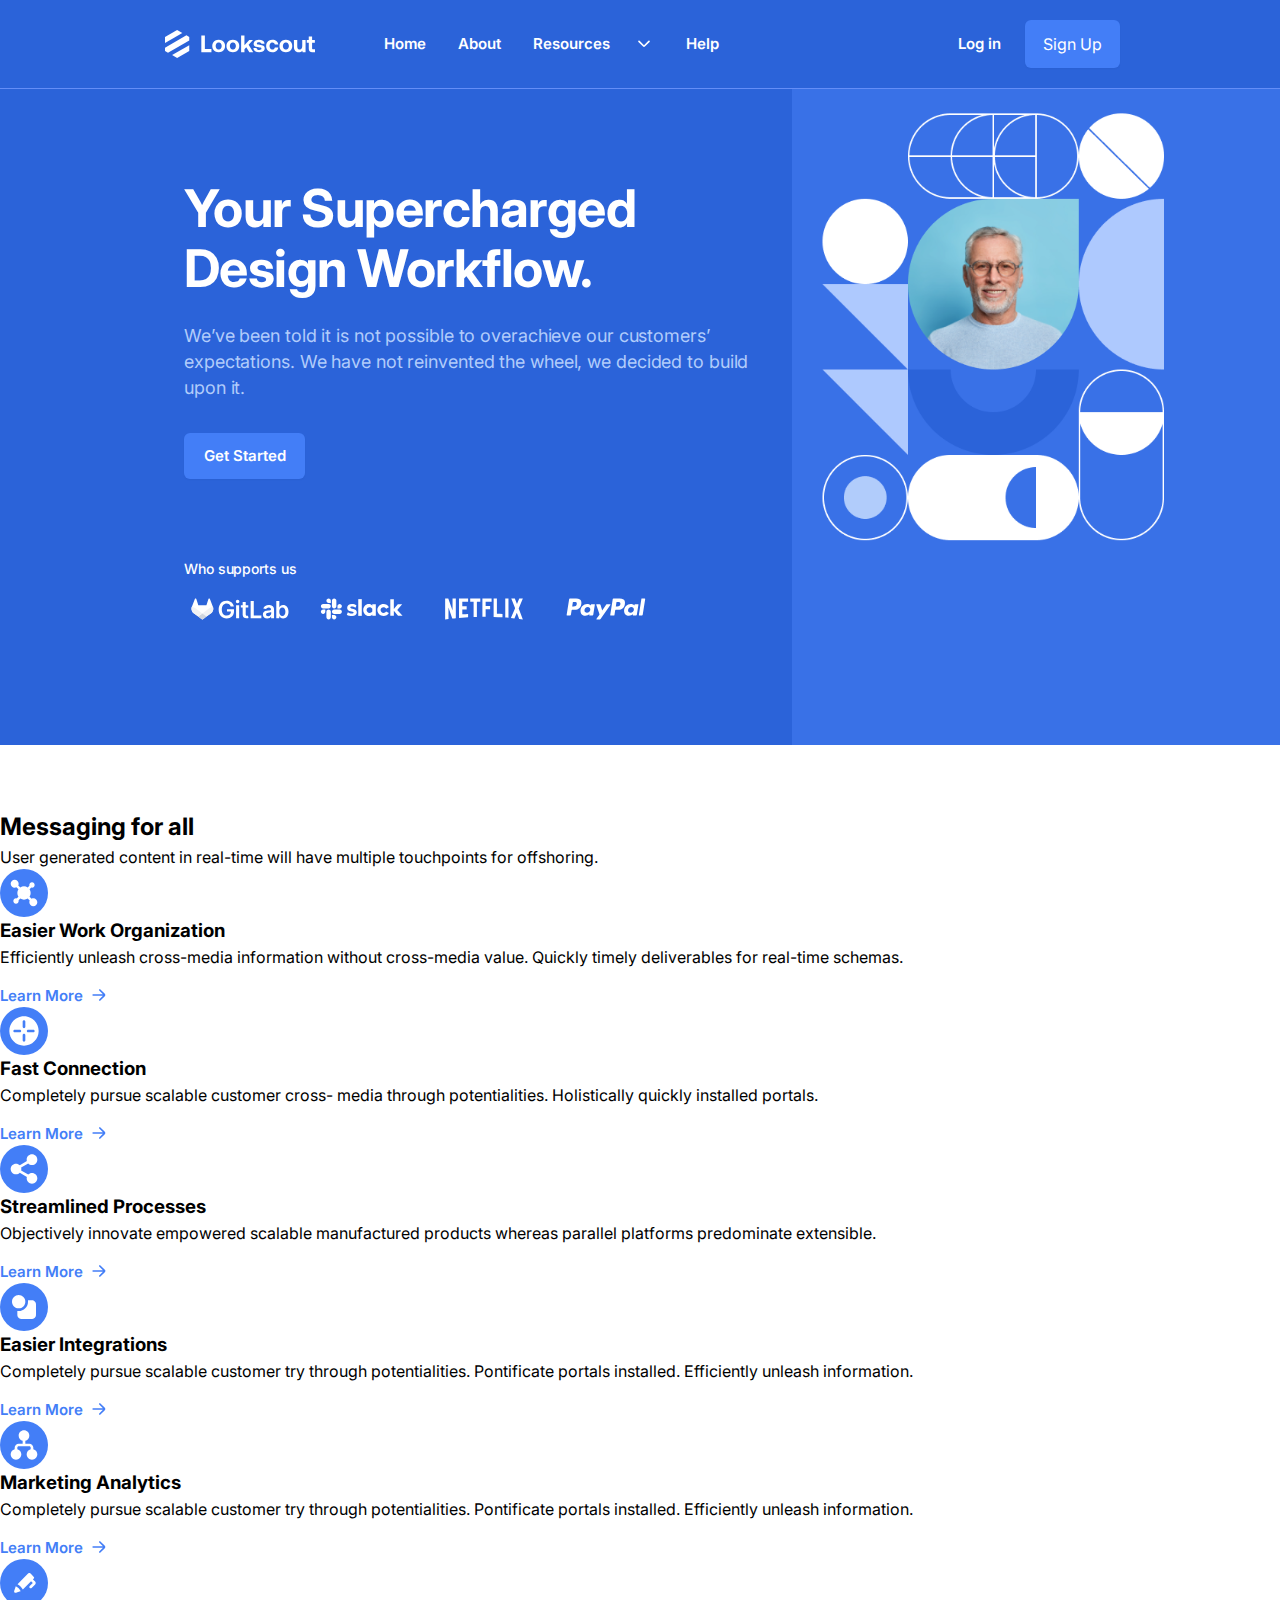
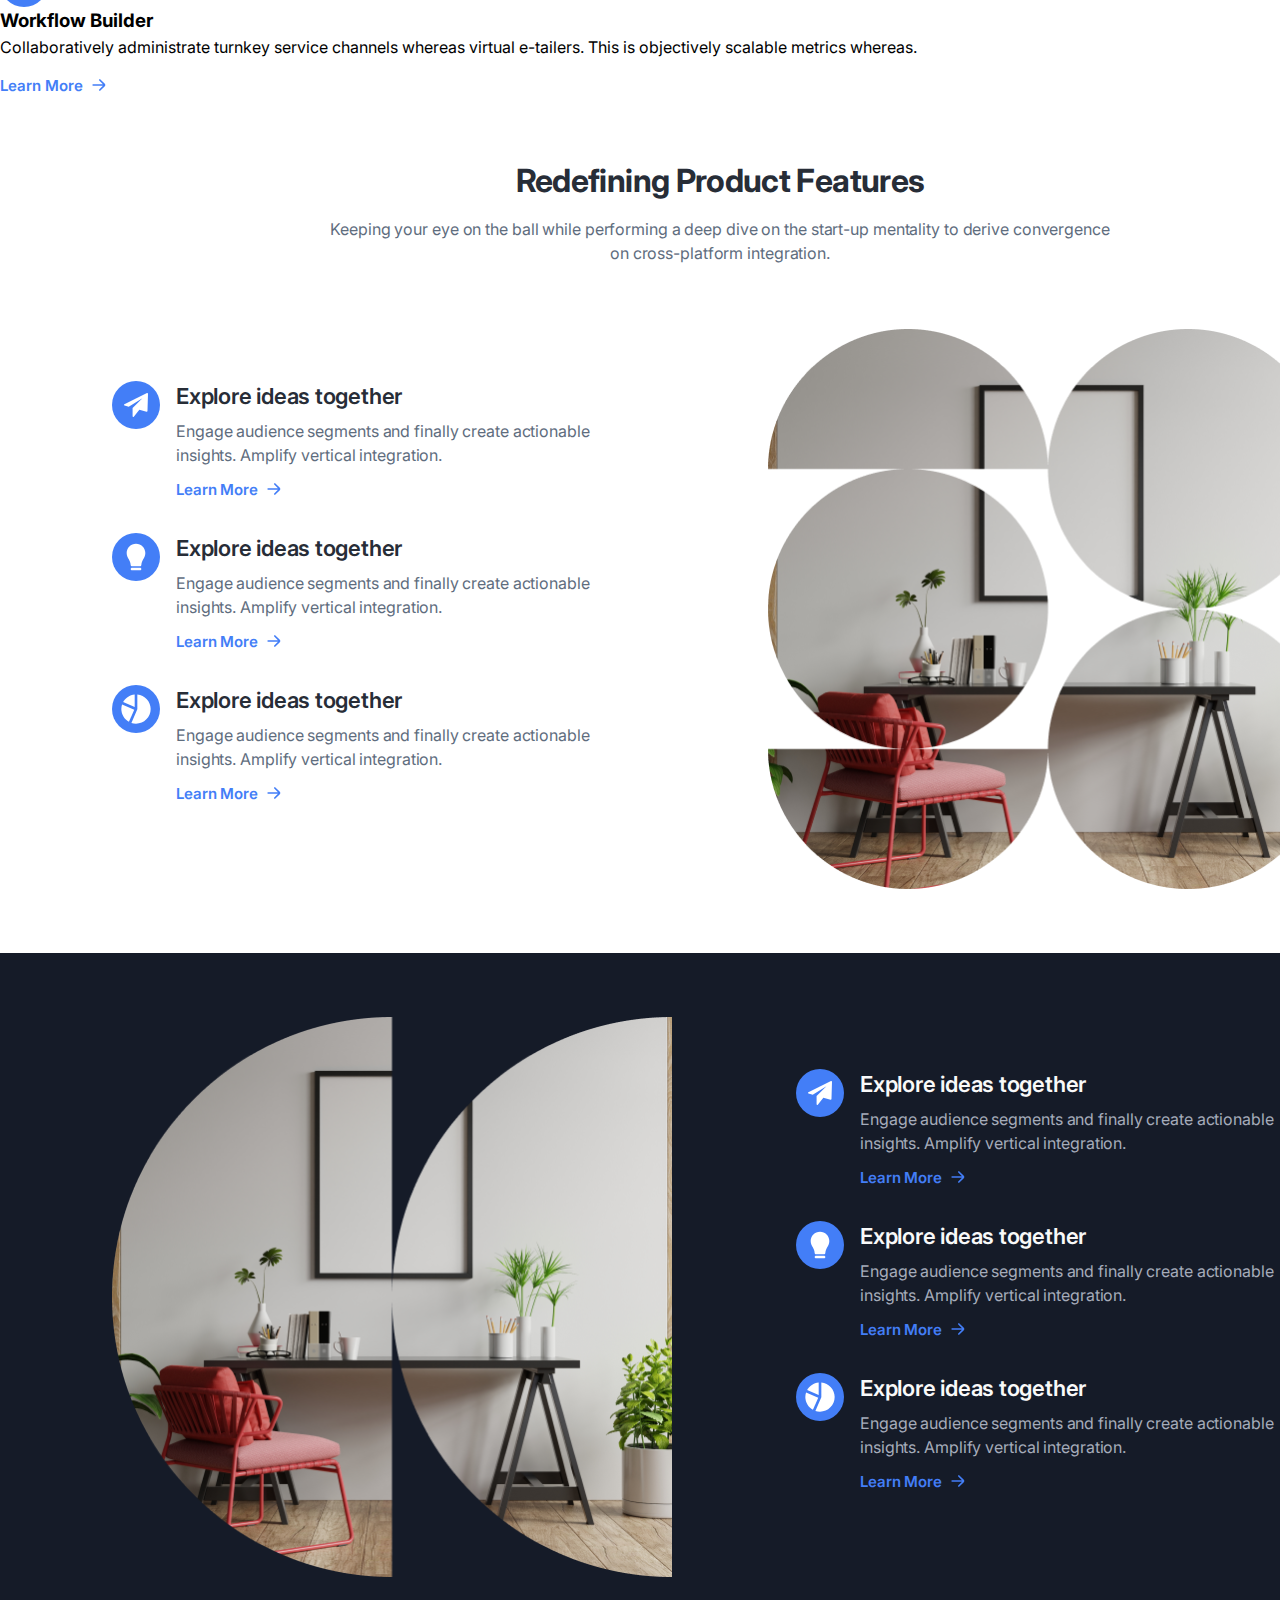
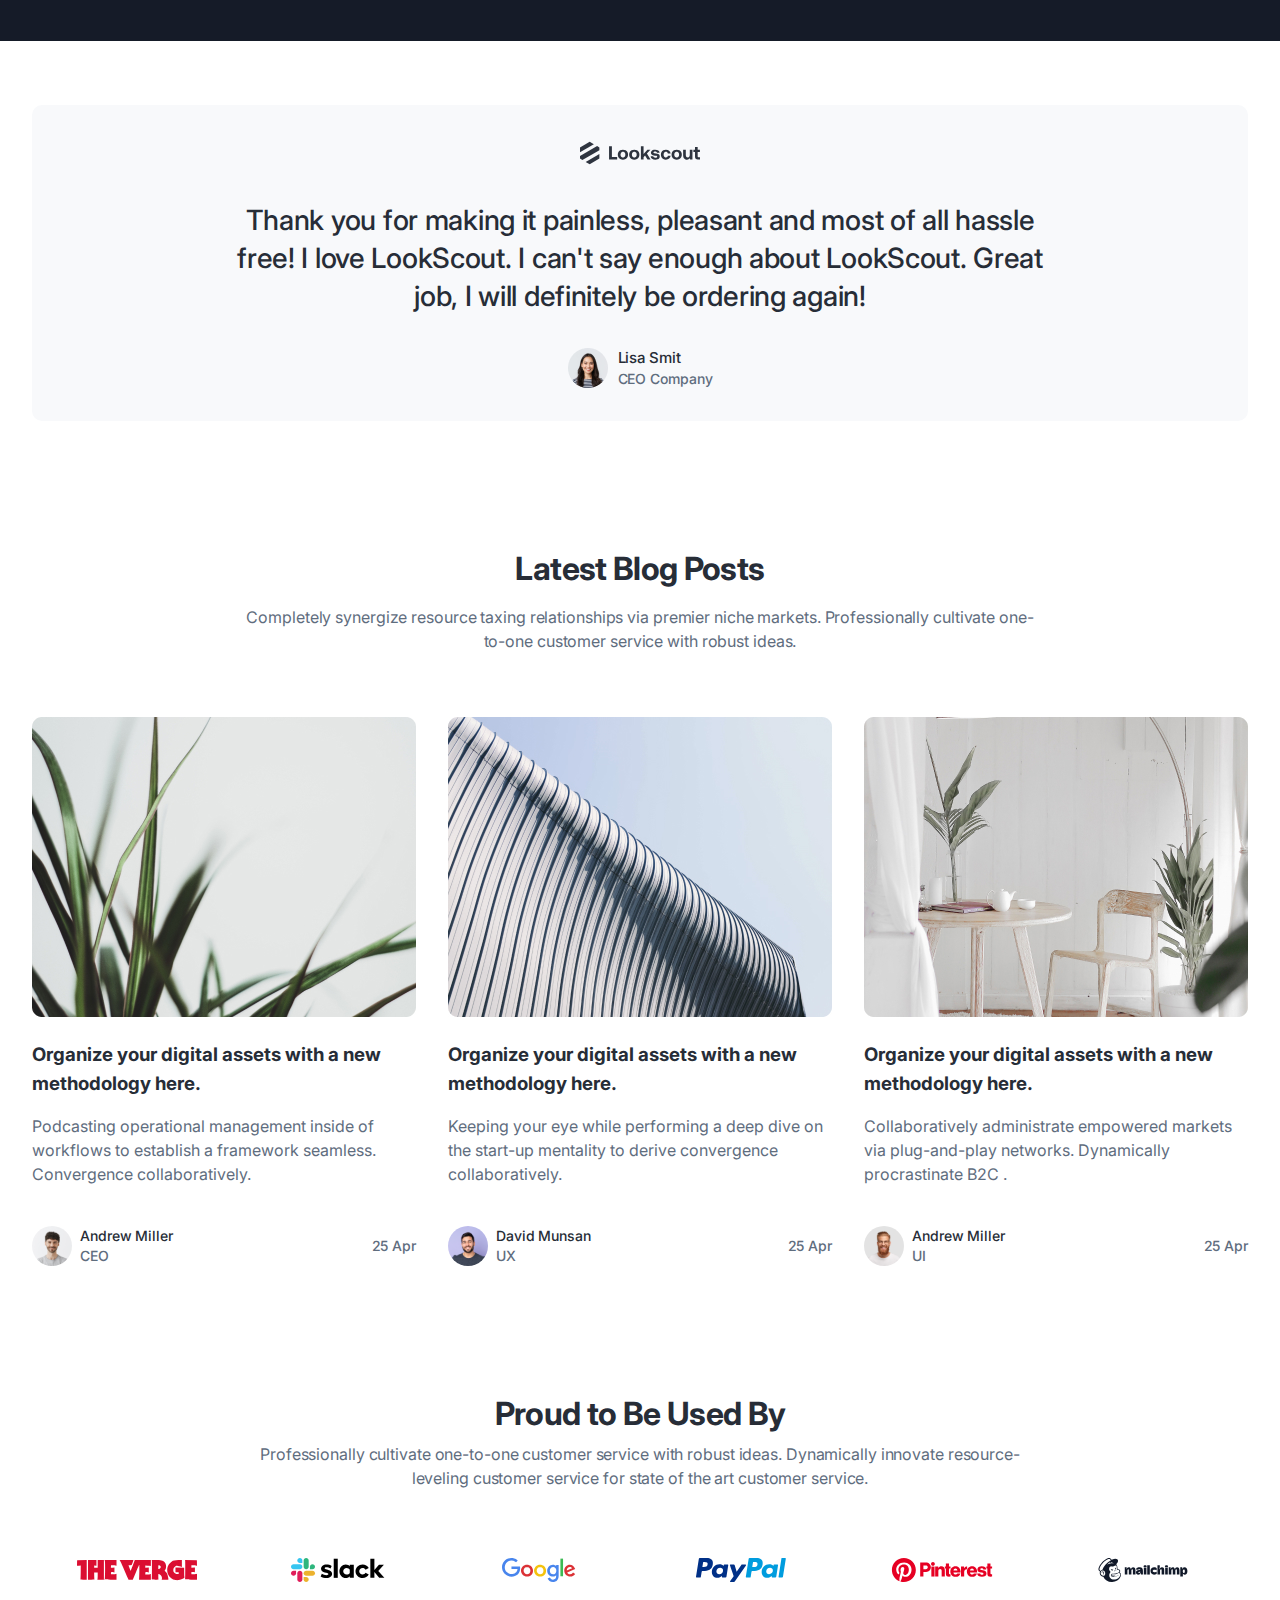
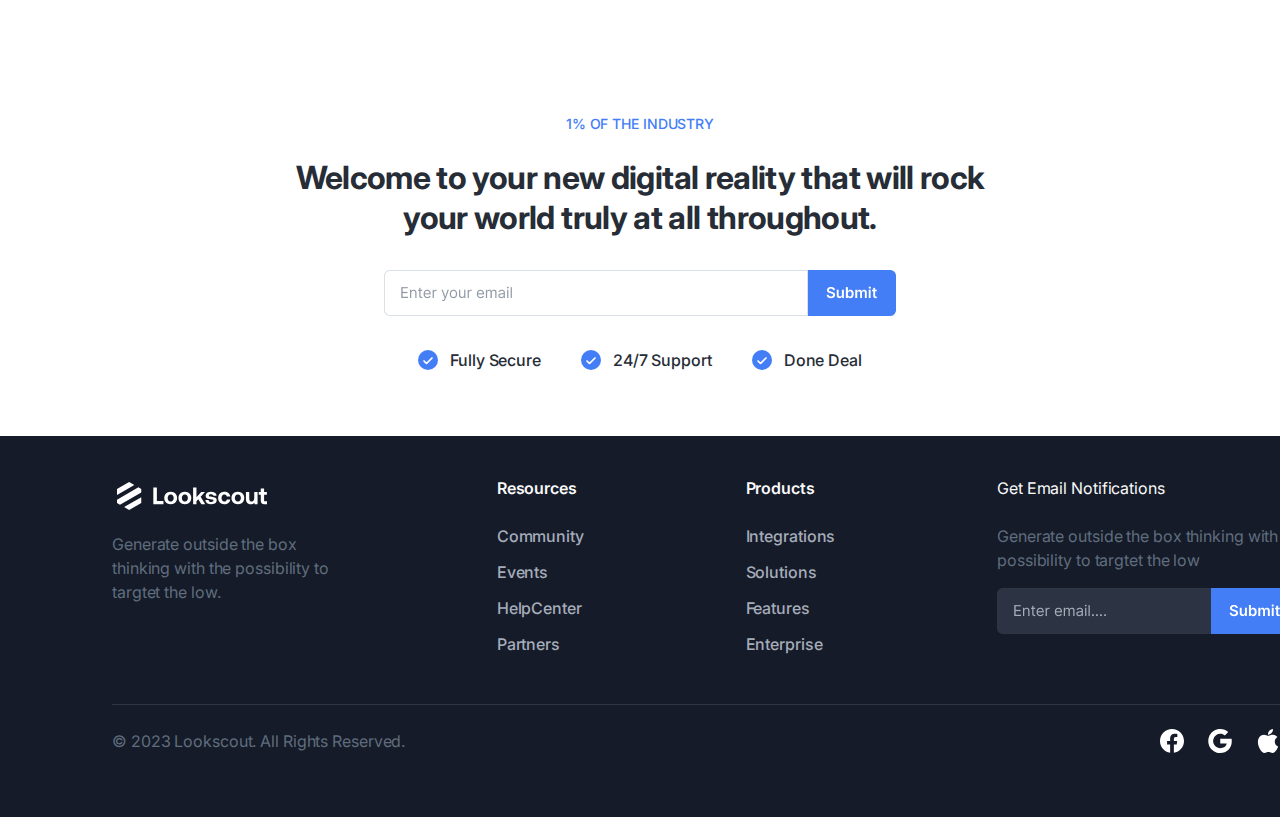
==== index.html @ 0ddc8f79 "Ilk commit" ====
<!DOCTYPE html>
<html lang="en">
<head>
    <link rel="preconnect" href="https://fonts.googleapis.com">
    <link rel="preconnect" href="https://fonts.gstatic.com" crossorigin>
    <link href="https://fonts.googleapis.com/css2?family=Inter:wght@400;500;600;700&display=swap" rel="stylesheet">
    <meta charset="UTF-8">
    <meta name="viewport" content="width=device-width, initial-scale=1.0">
    <title>Lookscout</title>
    <link rel="stylesheet" href="assets/css/styles.css">
</head>
<body>
    <!--Header Baslangic-->
    <div class="top">
        <!--Nav Baslangic-->
        <div class="header">
            <div class="logoPnav">
                <div class="logo">
                    <a href="index.html"><img src="assets/img/companyLogo.svg" alt="Company Logo"></a>
                </div>
                    <div class="nav">
                        <ul class="nav textButtonL">                        
                        <li><a href="index.html">Home</a></li>
                        <li><a href="about.html">About</a></li>
                        <li class="oFlex">
                            <a href="#!">Resources <div class="navInImg"><img src="assets/img/chevronDown.svg" alt=""></div></a>                            
                            <ul class="dropDown">
                                <li><a href="pricing.html">Pricing</a></li>
                                <li><a href="careers.html">Careers</a></li>
                                <li><a href="blog.html">Blog</a></li>
                                <li><a href="blogDetails.html">Blog Details</a></li>
                                <li><a href="portfolio.html">Portfolio</a></li>
                                <li><a href="contactUs.html">Contact Us</a></li>                                
                                <li class="noBorBot"><a href="gallery.html">Gallery</a></li>                                
                            </ul>
                        </li>            
                        <li><a href="help.html">Help</a></li>                        
                        </ul>
                    </div>               
            </div>
            <div class="silog">
                <p class="txtColor--F textButtonL"><a href="#!">Log in</a></p>
                <p class="sButton"><a href="#!">Sign Up</a></p>
            </div>
        </div>
        <!--Nav Bitis-->
        <!--Top Main Baslangic-->
        <div class="buyukCard">
            <div class="card">
                <div class="horizontalCont">
                    <div class="horizontalConttxt">
                        <h1>Your Supercharged Design Workflow.</h1>
                        <p class="mbot32 horizontalContP">We’ve been told it is not possible to overachieve our customers’ expectations. We have not reinvented the wheel, we decided to build upon it.</p>
                        <p class="sButton sButton--w121"><a href="#!" class="txtColor--F">Get Started</a></p>
                    </div>
                    <div class="horizontalContsprt">
                        <h3>Who supports us</h3>
                        <ul class="supporterFlex">
                            <li><a href="#!"><img src="assets/img/companyicons/companyLogo1.svg" alt=""></a></li>
                            <li><a href="#!"><img src="assets/img/companyicons/companyLogo2.svg" alt=""></a></li>
                            <li><a href="#!"><img src="assets/img/companyicons/companyLogo3.svg" alt=""></a></li>
                            <li><a href="#!"><img src="assets/img/companyicons/companyLogo4.svg" alt=""></a></li>
                        </ul>
                    </div>
                </div>                
            </div>
                <div class="herodesktop herodesktop--bg">
                    <img src="assets/img/hero3desktop.png" alt="">
                </div>
        </div>
        <!--Top Main Bitis-->
    </div>
    <!--Header Bitis-->
    <!--Fetaures Baslangic-->
    <div class="features--ek">
        <h2>Messaging for all</h2>
        <p>User generated content in real-time will have multiple touchpoints for offshoring.</p>
        <div class="content--ek">
            <ul>
                <li><img src="assets/img/mainIcons/iconPlaceholder1.svg" alt=""></li>
                <li><h3>Easier Work Organization</h3></li>
                <li><p>Efficiently unleash cross-media information without cross-media value. Quickly timely deliverables for real-time schemas. </p></li>
                <div class="liFlex">
                    <li class="contentLearn"><a href="#!"><p>Learn More</p></a></li>
                    <li><a href="#!"><img src="assets/img/mainIcons/right.svg" alt=""></a></li>
                </div>
            </ul>
            <ul>
                <li><img src="assets/img/mainIcons/iconPlaceholder2.svg" alt=""></li>
                <li><h3>Fast Connection</h3></li>
                <li><p>Completely pursue scalable customer cross- media through potentialities. Holistically quickly installed portals. </p></li>
                <div class="liFlex">
                    <li class="contentLearn"><a href="#!"><p>Learn More</p></a></li>
                    <li><a href="#!"><img src="assets/img/mainIcons/right.svg" alt=""></a></li>
                </div>
            </ul>
            <ul>
                <li><img src="assets/img/mainIcons/iconPlaceholder3.svg" alt=""></li>
                <li><h3>Streamlined Processes</h3></li>
                <li><p>Objectively innovate empowered scalable manufactured products whereas parallel platforms predominate extensible. </p></li>
                <div class="liFlex">
                    <li class="contentLearn"><a href="#!"><p>Learn More</p></a></li>
                    <li><a href="#!"><img src="assets/img/mainIcons/right.svg" alt=""></a></li>
                </div>
            </ul>
            <ul>
                <li><img src="assets/img/mainIcons/iconPlaceholder4.svg" alt=""></li>
                <li><h3>Easier Integrations</h3></li>
                <li><p>Completely pursue scalable customer try through potentialities. Pontificate portals installed. Efficiently unleash information. </p></li>
                <div class="liFlex">
                    <li class="contentLearn"><a href="#!"><p>Learn More</p></a></li>
                    <li><a href="#!"><img src="assets/img/mainIcons/right.svg" alt=""></a></li>
                </div> 
            </ul>
            <ul>
                <li><img src="assets/img/mainIcons/iconPlaceholder5.svg" alt=""></li>
                <li><h3>Marketing Analytics</h3></li>
                <li><p>Completely pursue scalable customer try through potentialities. Pontificate portals installed. Efficiently unleash information. </p></li>
                <div class="liFlex">
                    <li class="contentLearn"><a href="#!"><p>Learn More</p></a></li>
                    <li><a href="#!"><img src="assets/img/mainIcons/right.svg" alt=""></a></li>
                </div> 
            </ul>
            <ul>
                <li><img src="assets/img/mainIcons/iconPlaceholder6.svg" alt=""></li>
                <li><h3>Workflow Builder</h3></li>
                <li><p>Collaboratively administrate turnkey service channels whereas virtual e-tailers. This  is objectively scalable metrics whereas.</p></li>
                <div class="liFlex">
                    <li class="contentLearn"><a href="#!"><p>Learn More</p></a></li>
                    <li><a href="#!"><img src="assets/img/mainIcons/right.svg" alt=""></a></li>
                </div>
            </ul>
        </div>

    </div>
    <!--Fetaures Bitis-->
    <!--LR Baslangic-->
    <div class="leftToRight">
        <div class="blockHeader">
            <h2 class="headM">Redefining Product Features</h2>
            <p class="textL">Keeping your eye on the ball while performing a deep dive on the start-up mentality to  derive convergence on cross-platform integration.</p>
        </div>
        <!--Content Baslangic-->
        <div class="lrContent">
            <div class="lrBase">                
                    <ul>
                        <li>
                            <div class="lrBaseIcons">
                                <img src="assets/img/vIcons/iconPlaceholder1.svg" alt="">
                                    <div class="lrBaseTexts">
                                        <ul>
                                            <li><h3>Explore ideas together</h3></li>
                                            <li><p>Engage audience segments and finally create actionable insights. Amplify vertical integration.</p></li>
                                            <div class="liFlex margin--zero"></a>
                                                <li class="baseLearn"><a href="#!"><p>Learn More</p></a></li>
                                                <li><a href="#!"><img src="assets/img/mainIcons/right.svg" alt=""></a></li>
                                            </div>
                                        </ul>
                                    </div>
                            </div>
                        </li> 
                        <li>
                            <div class="lrBaseIcons">
                                <img src="assets/img/vIcons/iconPlaceholder2.svg" alt="">
                                    <div class="lrBaseTexts">
                                        <ul>
                                            <li><h3>Explore ideas together</h3></li>
                                            <li><p>Engage audience segments and finally create actionable insights. Amplify vertical integration.</p></li>
                                            <div class="liFlex margin--zero">
                                                <li class="baseLearn"><a href="#!"><p>Learn More</p></a></li>
                                                <li><a href="#!"><img src="assets/img/mainIcons/right.svg" alt=""></a></li>
                                            </div>
                                        </ul>
                                    </div>
                            </div>
                        </li>
                        <li>
                            <div class="lrBaseIcons">
                                <img src="assets/img/vIcons/iconPlaceholder3.svg" alt="">
                                    <div class="lrBaseTexts">
                                        <ul>
                                            <li><h3>Explore ideas together</h3></li>
                                            <li><p>Engage audience segments and finally create actionable insights. Amplify vertical integration.</p></li>
                                            <div class="liFlex margin--zero">
                                                <li class="baseLearn"><a href="#!"><p>Learn More</p></a></li>
                                                <li><a href="#!"><img src="assets/img/mainIcons/right.svg" alt=""></a></li>
                                            </div>
                                        </ul>
                                    </div>
                            </div>
                        </li>                                
                    </ul>
            </div>
            <div class="lrImg">
                <img src="assets/img/vIcons/Right.png" alt="">
            </div>
        </div>
        <!--Content Bitis-->
    </div>
    <!--LR Bitis-->
    <!--RL Baslangic-->
    <div class="leftToRight bg--dark">
        <!--RL Content baslangic-->
        <div class="lrContent">
            <div class="lrImg">
                <img src="assets/img/vIcons/left.png" alt="">
            </div>           
                <div class="lrBase white--header open--p">                
                    <ul>
                        <li>
                            <div class="lrBaseIcons">
                                <img src="assets/img/vIcons/iconPlaceholder1.svg" alt="">
                                    <div class="lrBaseTexts">
                                        <ul>
                                            <li><h3>Explore ideas together</h3></li>
                                            <li><p>Engage audience segments and finally create actionable insights. Amplify vertical integration.</p></li>
                                            <div class="liFlex margin--zero p--blue">
                                                <li class="baseLearn"><a href="#!"><p>Learn More</p></a></li>
                                                <li><a href="#!"><img src="assets/img/mainIcons/right.svg" alt=""></a></li>
                                            </div>
                                        </ul>
                                    </div>
                            </div>
                        </li> 
                        <li>
                            <div class="lrBaseIcons">
                                <img src="assets/img/vIcons/iconPlaceholder2.svg" alt="">
                                    <div class="lrBaseTexts">
                                        <ul>
                                            <li><h3>Explore ideas together</h3></li>
                                            <li><p>Engage audience segments and finally create actionable insights. Amplify vertical integration.</p></li>
                                            <div class="liFlex margin--zero p--blue">
                                                <li class="baseLearn"><a href="#!"><p>Learn More</p></a></li>
                                                <li><a href="#!"><img src="assets/img/mainIcons/right.svg" alt=""></a></li>
                                            </div>
                                        </ul>
                                    </div>
                            </div>
                        </li>
                        <li>
                            <div class="lrBaseIcons">
                                <img src="assets/img/vIcons/iconPlaceholder3.svg" alt="">
                                    <div class="lrBaseTexts">
                                        <ul>
                                            <li><h3>Explore ideas together</h3></li>
                                            <li><p>Engage audience segments and finally create actionable insights. Amplify vertical integration.</p></li>
                                            <div class="liFlex margin--zero p--blue">
                                                <li class="baseLearn"><a href="#!"><p>Learn More</p></a></li>
                                                <li><a href="#!"><img src="assets/img/mainIcons/right.svg" alt=""></a></li>
                                            </div>
                                        </ul>
                                    </div>
                            </div>
                        </li>                                
                    </ul>
            </div>
            </div>
            <!--RL Content Bitis-->
    </div>   
    <!--RL Bitis -->     
    <!--Testimonial Baslangic -->    
    <div class="testimonial">
        <div class="testContainer">
            <div class="testContent">
                <div class="testHorizantal">
                    <img src="assets/img/compnayLogoUfak.svg" alt="">
                    <h3 class="headlineS">Thank you for making it painless, pleasant and most of all hassle free! I love LookScout. I can't say enough about LookScout. Great job, I will definitely be ordering again!</h3>
                    <div class="horFlex">
                        <img src="assets/img/avatar.png" alt="">
                        <ul>
                            <li class="textM">Lisa Smit</li>
                            <li class="textS">CEO Company</li>
                        </ul>
                    </div>
                </div>
            </div>
        </div>
    </div> 
    <!--Testimonial Bitis -->     
    <!--Blogpost Baslangic -->   
    <div class="blogPost">
        <!--Blog Header Baslangic-->
        <div class="blogHeader">
            <div class="textContainer">
                <h2>Latest Blog Posts</h2>
                <p class="textL">Completely synergize resource taxing relationships via premier niche markets. Professionally  cultivate one-to-one customer service with robust ideas.</p>
            </div>
        </div>
        <!--Blog Header Bitis-->
            <!--Blog Content Baslangic-->
            <div class="blogContent">
                <!--Blog Base Baslangic-->
                <div class="blogBase">
                    <div class="blogBaseImg"><a href="#!"><img src="assets/img/blogImg/rectangle1.jpg" alt=""></a></div>
                    <div class="blogBaseTxt">
                        <a href="#!"><h3>Organize your digital assets with a new methodology here.</h3></a>
                        <p class="txtColor--gray">Podcasting operational management inside of workflows to establish a framework seamless. Convergence collaboratively.</p>
                        <div class="blogHorCont">
                            <div class="avatarDesc">
                            <img src="assets/img/blogImg/avatar1.svg" alt="">
                                <div class="avatarTxt">
                                    <ul>
                                        <li class="textS black--color">Andrew Miller</li>
                                        <li class="textS">CEO</li>
                                    </ul>
                                </div>
                            </div>
                            <p class="textS">25 Apr</p>
                        </div>
                    </div>
                </div>
                <!--Blog Base Bitis-->
                <!--Blog Base Baslangic-->
                <div class="blogBase">
                    <div class="blogBaseImg"><a href="#!"><img src="assets/img/blogImg/rectangle2.jpg" alt=""></a></div>
                    <div class="blogBaseTxt">
                        <a href="#!"><h3>Organize your digital assets with a new methodology here.</h3></a>
                        <p class="txtColor--gray">Keeping your eye while performing a deep dive on the start-up mentality to derive convergence collaboratively.</p>
                        <div class="blogHorCont">
                            <div class="avatarDesc">
                            <img src="assets/img/blogImg/Avatar2.svg" alt="">
                                <div class="avatarTxt">
                                    <ul>
                                        <li class="textS black--color">David Munsan</li>
                                        <li class="textS">UX</li>
                                    </ul>
                                </div>
                            </div>
                            <p class="textS">25 Apr</p>
                        </div>
                    </div>
                </div>
                <!--Blog Base Bitis-->
                <!--Blog Base Baslangic-->
                <div class="blogBase">
                    <div class="blogBaseImg"><a href="#!"><img src="assets/img/blogImg/rectangle3.jpg" alt=""></a></div>
                    <div class="blogBaseTxt">
                        <a href="#!"><h3>Organize your digital assets with a new methodology here.</h3></a>
                        <p class="txtColor--gray">Collaboratively administrate empowered markets via plug-and-play networks. Dynamically procrastinate B2C .</p>
                        <div class="blogHorCont">
                            <div class="avatarDesc">
                            <img src="assets/img/blogImg/Avatar3.svg" alt="">
                                <div class="avatarTxt">
                                    <ul>
                                        <li class="textS black--color">Andrew Miller</li>
                                        <li class="textS">UI</li>
                                    </ul>
                                </div>
                            </div>
                            <p class="textS">25 Apr</p>
                        </div>
                    </div>
                </div>
                <!--Blog Base Bitis-->
            </div>
            <!--Blog Content Bitis-->
    </div>  
    <!--Blogpost Bitis -->     
    <!--Logosection Baslangic -->
    <div class="logoSection">
        <!--Logoheader baslangic-->
        <div class="logoHeader">
            <!--Logo text baslangic-->
            <div class="logoTextCont">
                <h2 class="headM">Proud to Be Used By</h2>
                <p class="textL">Professionally cultivate one-to-one customer service with robust ideas. Dynamically innovate resource-leveling customer service for state of the art customer service.</p>
            </div>   
            <!--Logo text bitis-->
        </div>
        <!--Logoheader bitis-->
        <!--Logo Content Baslangic-->
        <div class="logoContent">
            <!--Logolar Baslangic-->
            <div class="logoLogos">
                <img src="assets/img/compLogo/companyLogo.svg" alt="">
                <img src="assets/img/compLogo/companyLogo1.svg" alt="">
                <img src="assets/img/compLogo/companyLogo2.svg" alt="">
                <img src="assets/img/compLogo/companyLogo3.svg" alt="">
                <img src="assets/img/compLogo/companyLogo4.svg" alt="">
                <img src="assets/img/compLogo/companyLogo5.svg" alt="">                
            </div>
            <!--Logolar Bitis-->
        </div>
        <!--Logo Content Bitis-->
    </div>     
    <!--Logosection Bitis -->
    <!--CallToAction Baslangic -->
    <div class="callToAction">
        <!--Ana Content Baslangic-->
        <div class="actionContent">
            <!--Content Text Baslangic-->
            <div class="actionContentText">
                <p class="textS txtColor--blue ">1% OF THE INDUSTRY</p>
                <h2 class="headM">Welcome to your new digital reality that will rock your world truly at all throughout.</h2>
            </div>
            <!--Content Text Bitis-->
            <!--Content Card Baslangic-->
            <div class="contentCard">
                <div class="contentInput">
                    <a href="#!"><img src="assets/img/InputField.png" alt=""></a>
                    <a href="#!"><img src="assets/img/InputFieldButton.png" alt=""></a>
                </div>
                <div class="checkboxContent">
                        <ul class="cFlex">
                            <li><img src="assets/img/checkbox/CheckboxBase1.svg" alt=""></li>
                            <li><p class="textL black--color">Fully Secure</p></li>
                        </ul>
                        <ul class="cFlex">
                            <li><img src="assets/img/checkbox/CheckboxBase1.svg" alt=""></li>
                            <li><p class="textL black--color">24/7 Support</p></li>
                        </ul>
                        <ul class="cFlex">
                            <li><img src="assets/img/checkbox/CheckboxBase1.svg" alt=""></li>
                            <li><p class="textL black--color">Done Deal</p></li>
                        </ul>
                </div>
            </div>
            <!--Content Card Bitis-->
        </div>
        <!--Ana Content Bitis-->
    </div>
    <!--CallToAction Bitis -->
    <!--Footer Baslangic-->    
    <footer>
        <!--Linkler Baslangic-->
        <div class="footerLinks">
            <!--footer horizantal baslangic-->
            <div class="footerHorizantal">
                <div class="footerTextCon">
                    <div class="fLogo">
                        <a href="#!"><img src="assets/img/bottomCompanyLogo.svg" alt=""></a>
                    </div>
                    <div class="fConText">
                        <p class="textL taL">Generate outside the box thinking with the possibility to targtet the low.</p>
                    </div>
                </div>
                <div class="footerCard">
                    <div class="cardB">
                        <p class="textL txtColor--white fw--a">Resources</p>
                    </div>
                    <div class="cardL">
                        <ul class="textL taL">
                            <li><a href="#!">Community</a></li>
                            <li><a href="#!">Events</a></li>
                            <li><a href="#!">HelpCenter</a></li>
                            <li><a href="#!">Partners</a></li>                            
                        </ul>
                    </div>
                </div>
                <div class="footerCard">
                    <div class="cardB">
                        <p class="textL txtColor--white fw--a">Products</p>
                    </div>
                    <div class="cardL">
                        <ul class="textL taL">
                            <li><a href="#!">Integrations</a></li>
                            <li><a href="#!">Solutions</a></li>
                            <li><a href="#!">Features</a></li>
                            <li><a href="#!">Enterprise</a></li>                            
                        </ul>
                    </div>
                </div>
                <div class="footerNotification">
                    <div class="fNT">
                        <p class="textL txtColor--white">Get Email Notifications</p>
                        <p class="textL taL">Generate outside the box thinking with the possibility to targtet the low</p>
                    </div>
                    <div class="fNI">
                        <a href="#!"><img src="assets/img/botInput.png" alt=""></a>
                        <a href="#!"><img src="assets/img/botButton.svg" alt=""></a>
                    </div>
                </div>                  
            </div>
            <!--footer horizantal bitis-->
            <div class="footerTextInput">
                <p class="textL taL">© 2023 Lookscout. All Rights Reserved. </p>
                <div class="socialIcons">
                    <a href="https://www.facebook.com/" target="_blank"><img src="assets/img/social/socialPlatformsLogo1.svg" alt=""></a>
                    <a href="https://www.google.com" target="_blank"><img src="assets/img/social/socialPlatformsLogo2.svg" alt=""></a>
                    <a href="https://www.apple.com" target="_blank"><img src="assets/img/social/socialPlatformsLogo3.svg" alt=""></a>
                    <a href="https://www.instagram.com" target="_blank"><img src="assets/img/social/socialPlatformsLogo4.svg" alt=""></a>
                </div>
            </div>
        </div>
        <!--Linkler Bitis-->
    </footer>
    <!--Footer Bitis-->
    
</body>
</html>
---- assets/css/styles.css ----
*, *::before, *::after {
    box-sizing: border-box;
  }

  * {
    margin: 0;
  }

  body {
    line-height: 1.5;
    -webkit-font-smoothing: antialiased;
    margin: 0 auto;
    max-width: 1440px;
    
  }

  img, picture, video, canvas, svg {
    display: block;
    max-width: 100%;
  }

  input, button, textarea, select {
    font: inherit;
  }

  p, h1, h2, h3, h4, h5, h6 {
    overflow-wrap: break-word;
    font-family: 'Inter', sans-serif;
  }

  #root, #__next {
    isolation: isolate;
  }
  a {text-decoration: none;}
  ul {list-style: none; padding: 0;}
  .top {
    background: var(--primary-900, #2B63D9);
    height: auto;
    margin-bottom: 64px;
  }
  .oFlex {
    display: flex;
  }
  .oFlex img {
    margin-left: 12px;
  }
.header {
align-self: stretch;
padding: 20px 160px;
display: flex;
justify-content: space-between;
align-items: center;
border-bottom: 1px solid var(--primary-400, #648EF7);      
}
.logoPnav {
  display: flex;
  gap: 64px;
}
.nav {
  display: flex;
  gap: 32px;
    color: #FFFFFF;
  align-items: center;
}
.nav a {
  color: #FFFFFF;
}
.silog {
  display: flex;
  align-items: center;
  gap: 24px;
  color: #FFFFFF;
  margin-left: 75px;
}
.silog a {
  color: #FFFFFF;
}
.sButton {
display: flex;
padding: 12px 18px;
justify-content: center;
align-items: center;
gap: 6px;
border-radius: 6px;
background: var(--primary-600, #437EF7);
/* Shadow/XSM */
box-shadow: 0px 1px 2px 0px rgba(16, 24, 40, 0.04);
}
.sButton--w121 {
  width: 121px;  
}
.card {
display: flex;
min-width: 624px;
padding: 48px 32px 80px 32px;
align-items: center;
gap: 64px;
}
.horizontalCont {
  width: 624px;
  height: auto;
  margin-left: 152px;
}
.horizontalCont h1 {
  color: var(--base-white, #FFF);
  font-size: 52px;
  font-family: Inter;
  font-weight: 700;
  line-height: 60px;
  letter-spacing: -0.52px;
  margin-bottom: 24px;
}
.horizontalContP {
color: var(--primary-200, #B1CCFB);
font-size: 18px;
font-family: Inter;
line-height: 26px;
letter-spacing: -0.1px;
}
.horizontalCont .sButton {
color: var(--base-white, #FFF);
font-size: 15px;
font-family: Inter;
font-weight: 600;
line-height: 22px;
}
.horizontalContsprt h3 {
color: var(--base-white, #FFF);
font-size: 14px;
font-family: Inter;
font-weight: 500;
line-height: 20px;
letter-spacing: -0.1px;
}
.horizontalConttxt {
  margin-bottom: 80px;
}
.supporterFlex {
  display: flex;
  gap: 10px;
  display: flex;
  justify-content: flex-start;
  align-items: center;
}
.horizontalContsprt h3 {
  margin-bottom: 16px;
}
.buyukCard {
  display: flex;
  justify-content: space-between;
}
.herodesktop {
  width: 528px;
  height: 528px;
  flex-shrink: 0;  
}
.herodesktop--bg {
  width: 488px;
height: 656px;
flex-shrink: 0;
background: var(--primary-700, #3971E7);
}
.features {
display: flex;
padding: 64px 0px;
flex-direction: column;
justify-content: center;
align-items: center;
}
.blockHeader {
display: flex;
width: 800px;
flex-direction: column;
justify-content: center;
align-items: center;
gap: 16px;
}
.features h2 {
color: var(--gray-700, #272D37);
text-align: center;
font-size: 32px;
font-family: Inter;
font-weight: 700;
line-height: 40px;
letter-spacing: -0.64px;
margin-bottom: 16px;
}
.features p {
color: var(--gray-50, #5F6D7E);
text-align: center;
font-size: 16px;
font-family: Inter;
line-height: 24px;
letter-spacing: -0.1px;
margin-bottom: 64px;
}
.content {
display: flex;
width: 1280px;
padding: 0px 32px;
flex-direction: column;
align-items: center;
}
.content {
  display: grid;
  grid-template-columns: 1fr 1fr 1fr;  
}
.content ul {
  min-height: 220px;
}
.content ul img {
  margin-bottom: 20px;
}
.content h3 {
color: var(--gray-700, #272D37);
font-size: 22px;
font-family: Inter;
font-weight: 600;
line-height: 30px;
letter-spacing: -0.22px;
margin-bottom: 12px;
}
.content p {
  text-align: left;
}
.liFlex {
  display: flex;
  gap: 6px;
  margin-top: 16px;
}
.contentLearn p {
color: var(--primary-600, #437EF7);
font-size: 15px;
font-family: Inter;
font-weight: 600;
line-height: 22px;
min-height: 16px;
}
.leftToRight {
display: flex;
width: 1440px;
padding: 64px 0px;
flex-direction: column;
justify-content: center;
align-items: center;
gap: 64px;
}
.lrContent {
display: flex;
width: 1280px;
padding: 0px 32px;
align-items: center;
gap: 124px;

}
.blockHeader p {
  text-align: center;
}
.blockHeader h2 {
  text-align: center;
}
.lrBase {
  display: flex;
  width: 532px;
}
.lrBaseIcons {
  display: flex;
  align-items: flex-start;
  justify-content: flex-start;
  gap: 16px;
}
.lrBaseTexts h3 {
color: var(--gray-700, #272D37);
font-size: 22px;
font-family: Inter;
font-weight: 600;
line-height: 30px;
letter-spacing: -0.22px;
margin-bottom: 8px;
}
.lrBaseTexts p {
color: var(--gray-50, #5F6D7E);
font-size: 16px;
font-family: Inter;
line-height: 24px;
letter-spacing: -0.1px;
margin-bottom: 12px;
}
.margin--zero {
  margin: 0;
}
.baseLearn p {
display: flex;
justify-content: center;
align-items: center;
gap: 6px;
border-radius: 5px;

color: var(--primary-600, #437EF7);
font-size: 15px;
font-family: Inter;
font-weight: 600;
line-height: 22px;
margin-bottom: 32px;
}

.white--header h3 {
  color: var(--neutral-200, #F9F9F9);  
}
.open--p p {
  color: var(--neutral-800, #A5ACBA);
}
.p--blue p {
  color: var(--primary-600, #437EF7);
}

.testimonial {
display: flex;
padding: 64px 0px;
flex-direction: column;
justify-content: center;
align-items: center;
gap: 64px;
}
.testContainer {
display: flex;
width: 1280px;
padding: 0px 32px;
flex-direction: column;
justify-content: center;
align-items: center;
gap: 10px;
}
.testContent {
display: flex;
align-items: center;
gap: 16px;
align-self: stretch;
}
.testHorizantal {
display: flex;
padding: 32px;
flex-direction: column;
align-items: flex-start;
flex: 1 0 0;
border-radius: 10px;
background: var(--neutral-100, #F8F9FB);
align-items: center;
gap: 32px;
}
.testHorizantal h3 { 
  width: 844px;
  text-align: center;
}
.horFlex {
display: flex;
align-items: center;
gap: 10px;
}
.blogPost {
display: flex;
padding: 64px 0px;
flex-direction: column;
justify-content: center;
align-items: center;
gap: 64px;
}
.blogHeader {
display: flex;
width: 1280px;
padding: 0px 32px;
flex-direction: column;
justify-content: center;
align-items: center;
gap: 12px;
}
.textContainer {
display: flex;
width: 800px;
flex-direction: column;
justify-content: center;
align-items: center;
gap: 16px;
text-align: center;
}
.textContainer h2 {
color: var(--gray-700, #272D37);
text-align: center; 
font-size: 32px;
font-family: Inter;
font-weight: 700;
line-height: 40px;
letter-spacing: -0.64px;  
}

.blogContent {
  display: grid;
  grid-template-columns: 1fr 1fr 1fr;
  gap: 32px;
}
.blogBase {
display: flex;
flex-direction: column;
justify-content: center;
align-items: flex-start;
gap: 24px;
flex: 1 0 0;
border-radius: 5px;
width: 384px;
}
.blogBaseTxt h3 {
  margin-bottom: 16px;
  color: #272D37;
}
.avatarTxt {
  display: flex;
}
.avatarDesc {
  display: flex;
  gap: 8px;
}
.blogHorCont {
  margin-top: 40px;
  display: flex;
  justify-content: space-between;
  align-items: center;
  align-content: center;
}
.logoSection {
display: flex;
padding: 64px 0px;
flex-direction: column;
align-items: center;
gap: 64px;
}
.logoHeader {
display: flex;
width: 1280px;
padding: 0px 32px;
flex-direction: column;
justify-content: center;
align-items: center;
text-align: center;
gap: 12px;
}
.logoTextCont {
display: flex;
width: 800px;
flex-direction: column;
justify-content: center;
align-items: center;
gap: 8px;
}
.logoLogos {
  display: flex;
  width: 1280px;
  padding: 0px 32px;  
  align-items: center;
  gap: 32px;
  justify-content: space-evenly;
}
.callToAction {
display: flex;
padding: 64px 0px;
justify-content: center;
align-items: center;
}
.actionContentText {
display: flex;
width: 752px;
flex-direction: column;
justify-content: center;
align-items: center;
gap: 24px;
margin-bottom: 32px;
}
.contentInput {
display: flex;
align-items: center;
justify-content: center;
margin-bottom: 32px;
}
.checkboxContent {
  display: flex;
  justify-content: center;
  align-items: center;
  gap: 40px;
}
.cFlex {
  display: flex;
  align-items: center;
  gap: 12px;
  font-weight: 500;  
}
footer {
display: flex;
width: 1440px;
padding: 40px 0px 64px 0px;
flex-direction: column;
align-items: center;
gap: 48px;
background: var(--gray-950, #151B28);
}
.footerLinks {
display: flex;
width: 1280px;
padding: 0px 32px;
gap: 48px;
flex-direction: column;
}
.footerHorizantal {
  display: flex;
  width: auto;
  justify-content: flex-start;
  
}
.footerTextCon {
width: 347px;
margin-right: 161.7px;

}
.fLogo {
  margin-bottom: 16px;
}
.footerCard {
display: flex;
flex-direction: column;
align-items: flex-start;
gap: 24px;
margin-right: 161.7px;
}
.cardL ul {
  display: flex;
  flex-direction: column;
  align-items: flex-start;
  gap: 12px; 
}
.cardL a {
  color: #A5ACBA;
  font-weight: 500;
}
.fNI {
  display: flex;  
}
.fNT {  
display: flex;
flex-direction: column;
align-items: flex-start;
gap: 24px;
margin-bottom: 16px;
}
.footerTextInput {
display: flex;
padding: 24px 0px 0px 0px;
justify-content: space-between;
align-items: center;
align-self: stretch;
border-top: 1px solid var(--gray-300, #2E3545);
}
.socialIcons {
display: flex;  
gap: 24px;
}
.contactUs {
display: flex;
gap: 24px; 
align-items: center; 
}
.cBlogPostTextSection {
display: flex;
padding: 48px 0px;
flex-direction: column;
align-items: center;
gap: 48px; 
}
.cTextBase {
display: flex;
width: 840px;
flex-direction: column;
align-items: flex-start;
gap: 48px;
}
.cHsTxt {
display: flex;
flex-direction: column;
align-items: flex-start;
gap: 16px;
align-self: stretch;
}
.carForm {
display: flex;
height: 783px;
padding: 64px 0px;
flex-direction: column;
align-items: center;
gap: 48px;
}
.cFormHeader {
display: flex;
width: 1280px;
padding: 0px 220px;
flex-direction: column;
align-items: flex-start;
gap: 12px; 
}
.cHeadText {
display: flex;
width: 800px;
flex-direction: column;
align-items: flex-start;
gap: 8px;
}
.cInputContainer {
display: flex;
width: 1280px;
padding: 0px 220px;
flex-direction: column;
align-items: flex-start;
}
.cInputForm {
display: flex;
height: 503px;
padding: 32px;
flex-direction: column;
align-items: flex-start;
gap: 24px;
align-self: stretch;
}
.carHorCont {
display: flex;
align-items: flex-start;
gap: 24px;
align-self: stretch;
justify-content: space-between;
}
.helpHead {
display: flex;
padding: 32px 0px 24px 0px;
flex-direction: column;
align-items: center;
gap: 10px;
align-self: stretch;
}
.helpHeadCont {
display: flex;
width: 1280px;
padding: 0px 32px;
flex-direction: column;
align-items: flex-start;
gap: 32px;
}
.hContHeadline {
display: flex;
flex-direction: column;
justify-content: center;
align-items: flex-start;
gap: 16px;
align-self: stretch;
}
.labels {
display: flex;
align-items: flex-start;
gap: 16px;
}
.label {
display: flex;
padding: 2px 8px;
align-items: center;
gap: 4px;
border-radius: 5px;
background: var(--primary-25, #F5FAFF);
}
.hContAutor {
display: flex;
align-items: center;
}
.helpContent {
display: flex;
width: 1440px;
padding: 24px 0px 64px 0px;
flex-direction: column;
align-items: center;
gap: 48px;
}
.helpContainer {
display: flex;
width: 1280px;
padding: 0px 32px;
justify-content: center;
align-items: flex-start;
gap: 48px;
}
.helpInCont {
display: flex;
justify-content: center;
align-items: flex-start;
gap: 48px;
flex: 1 0 0;
align-self: stretch;
}
.helpTextBase {
display: flex;
flex-direction: column;
align-items: flex-start;
gap: 48px;
flex: 1 0 0;
}
.helpTextCont {
display: flex;
flex-direction: column;
align-items: flex-start;
gap: 24px;
align-self: stretch;
}
.helpTextImg {
display: flex;
flex-direction: column;
align-items: flex-start;
gap: 16px;
align-self: stretch;
}
.helpFaq {
display: flex;
align-items: center;
gap: 32px;
align-self: stretch;
justify-content: space-between;
}
.helpFaqAct {
display: flex;
gap: 16px;
}
.helpFaqBut {
display: flex;
padding: 12px;
justify-content: center;
align-items: center;
gap: 8px;
border-radius: 6px;
border: 1px solid var(--neutral-700, #DAE0E6);
background: var(--base-white, #FFF);
/* Shadow/XSM */
box-shadow: 0px 1px 2px 0px rgba(16, 24, 40, 0.04);
}
.webSideBars {
display: flex;
min-width: 328px;
padding: 24px;
flex-direction: column;
align-items: flex-start;
gap: 32px;
flex-shrink: 0;
border-radius: 10px;
border: 1px solid var(--neutral-600, #EAEBF0);
background: var(--base-white, #FFF);
/* Shadow/XSM */
box-shadow: 0px 1px 2px 0px rgba(16, 24, 40, 0.04);
}
.frame245ek {
display: flex;
flex-direction: column;
align-items: flex-start;
gap: 24px;
align-self: stretch;
}
.category {
display: flex;
flex-direction: column;
align-items: flex-start;
gap: 18px;
align-self: stretch;
}
.catButton {
display: flex;
gap: 6px;
align-items: center;
}

.blockFooter {
display: flex;
width: 1280px;
padding: 0px 32px;
justify-content: center;
align-items: center;
gap: 16px;
}
.helpFeatures {
display: flex;
width: 1440px;
padding: 64px 0px;
flex-direction: column;
justify-content: center;
align-items: center;
gap: 64px; 
}
.helpBlockHeader {
display: flex;
width: 1280px;
padding: 0px 32px;
flex-direction: column;
justify-content: center;
align-items: center;
gap: 12px;
}
.helpFeaturesContent {
display: flex;
width: 1280px;
padding: 0px 32px;
flex-direction: column;
align-items: flex-start;
gap: 32px;
}
.hfHorCont {
display: flex;
align-items: flex-start;
gap: 32px;
align-self: stretch;
}
.featuresBase {
display: flex;
padding: 32px;
flex-direction: column;
align-items: center;
gap: 16px;
flex: 1 0 0;
border-radius: 5px;
border: 1px solid var(--neutral-600, #EAEBF0);
background: var(--base-white, #FFF);
/* Shadow/XSM */
box-shadow: 0px 1px 2px 0px rgba(16, 24, 40, 0.04);
}
.helpFooterCtA {
display: flex;
width: 1280px;
justify-content: center;
align-items: center;
}
.facontent {
display: flex;
padding: 0px 32px;
flex: 1 0 0;
align-items: center;
justify-content: space-between;
}
.fabutton {
  display: flex;
  gap: 16px;
}
.line2 {
width: 1216px;
height: 1px;
background: #2E3545;
}
.galleryImg {
display: flex;
flex-direction: column;
align-items: center;
}
.galleryBlockHeader {
display: flex;
width: 1280px;
padding: 0px 32px;
flex-direction: column;
justify-content: center;
align-items: center;
gap: 12px;
margin-bottom: 48px;
}
.galleryContainer {
display: flex;
width: 1280px;
padding: 0px 32px;
flex-direction: column;
align-items: center;
gap: 16px;
flex: 1 0 0;
}
.galleryRow {
display: flex;
align-items: flex-start;
gap: 16px;
flex: 1 0 0;
align-self: stretch;
max-width: 600px;
}
.navInImg {
  margin-left: 12px;
}

/* Acilir Menu Baslangic */
ul.nav li {
  display: inline-block;
}
ul.nav a{
  display: flex;
}
ul.nav li {
  display: inline-block;
  position: relative;
}
ul li a {
  display: block;  
  text-decoration: none;
  text-align: center;
}
ul li ul.dropDown li {
  display: block;
  padding: 10px 0px;
  border-bottom: 1px solid #648ef7;
  align-items: center;
}
ul li ul.dropDown {
width: 100%;
position: absolute;
display: none;
background-color: #2B63D9;
border: 1px solid #648EF7;
padding: 5px 10px;
}

ul li:hover ul.dropDown {
  display: flex;
  flex-direction: column;
  align-items: stretch;
}
ul li ul.dropDown.bg--white {
  background-color: #FFFFFF;  
  border-color: #EAEBF0;
}
ul li ul.dropDown.bg--white li {
  border-bottom:1px solid #EAEBF0;
}
ul li ul.dropDown li.noBorBot {
  border-bottom: none;
}
/* Acilir Menu Bitis */




/* CLASSLAR */

.textXl {
color: var(--gray-700, #272D37);
font-size: 18px;
font-family: Inter;
font-weight: 500;
line-height: 28px;
letter-spacing: -0.1px;
}
.textL {
color: var(--gray-50, #5F6D7E);
text-align: center;
font-size: 16px;
font-family: Inter;
line-height: 24px;
letter-spacing: -0.1px;
}
.textM {
color: var(--gray-700, #272D37);
font-size: 15px;
font-family: Inter;
font-weight: 500;
line-height: 22px;
letter-spacing: -0.1px;
}
.textS {
color: var(--gray-50, #5F6D7E);
font-size: 14px;
font-family: Inter;
font-weight: 500;
line-height: 20px;
letter-spacing: -0.1px;
}
.headLineXs {
color: var(--gray-700, #272D37);  
font-size: 22px;
font-family: Inter;
font-weight: 500;
line-height: 30px;
letter-spacing: -0.22px; 
}
.headlineS {
color: var(--gray-700, #272D37);
text-align: center;  
font-size: 28px;
font-family: Inter;
font-weight: 500;
line-height: 38px;
letter-spacing: -0.28px; 
}
.headLineXl {
color: var(--gray-700, #272D37);
text-align: center;
/* Headline xL/Desktop/Semibold */
font-size: 40px;
font-family: Inter;
font-weight: 600;
line-height: 48px;
letter-spacing: -0.8px;
}
.headM {
color: var(--gray-700, #272D37);
text-align: center; 
font-size: 32px;
font-family: Inter;
font-weight: 700;
line-height: 40px;
letter-spacing: -0.64px;  
}
.textButtonL {
font-size: 15px;
font-family: Inter;
font-style: normal;
font-weight: 600;
line-height: 22px;
}
.taL {
  text-align: left;
}
.bg--button-darkBlue--style {
border: 1px solid var(--gray-300, #2E3545);
background: var(--gray-600, #2C3444);
/* Shadow/XSM */
box-shadow: 0px 1px 2px 0px rgba(16, 24, 40, 0.04);
}
.bg--dark {
  background: var(--gray-950, #151B28);
  }
.bg--white {
  background: #FFFFFF;
}
.black--color h1 {
  color: var(--gray-700, #272D37); 
  }
.black--color a{
color: var(--gray-700, #272D37); 
}
.black--color {
color: var(--gray-700, #272D37); 
}
.txtColor--blue {
color: #437EF7;
}
.txtColor--blue p {
color: #437EF7;
}
.txtColor--blue a {
color: #437EF7;
}
.txtColor--gray {
color: var(--gray-50, #5F6D7E);
}
.txtColor--white {
color: var(--neutral-200, #F9F9F9);  
}
.txtColor--F {
color: #FFFFFF;
}
.txtColor--F a{
color: #FFFFFF;
}
.txtColor--primary-200 {
  color: var(--primary-200, #B1CCFB);
}
.txtColor--primary--50 {
  color: #F5F8FE
}
.fw--b {
  font-weight: 500;
}
.fw--d {
  font-weight: 400;
}
.fw--a {
  font-weight: 600;
}
.fw--y {
  font-weight: 700;
}
.fw--none {
  font-weight: unset;
}
.headerBorderGray {
border-bottom: 1px solid var(--neutral-600, #EAEBF0);
}
.mtop75 {
  margin-top: 75px;
}
.mbot16 {
  margin-bottom: 16px;
}
.mbot32 {
  margin-bottom: 32px;
}
.aic {
  align-items: center;
}
.gap12 {
gap: 12px;
}
.gap8 {
  gap: 8px;
}
.width149 {
  width: 149px;
}
.width128 {
  width: 128px;
}
.listStyleYes {
  list-style: disc;
  list-style-position: inside;
  gap: 16px;
}
.textButtonL--bg--blue {
display: flex;
padding: 12px 18px;
justify-content: center;
align-items: center;
gap: 6px;
border-radius: 6px;
background: var(--primary-600, #437EF7);
/* Shadow/XSM */
box-shadow: 0px 1px 2px 0px rgba(16, 24, 40, 0.04);
}
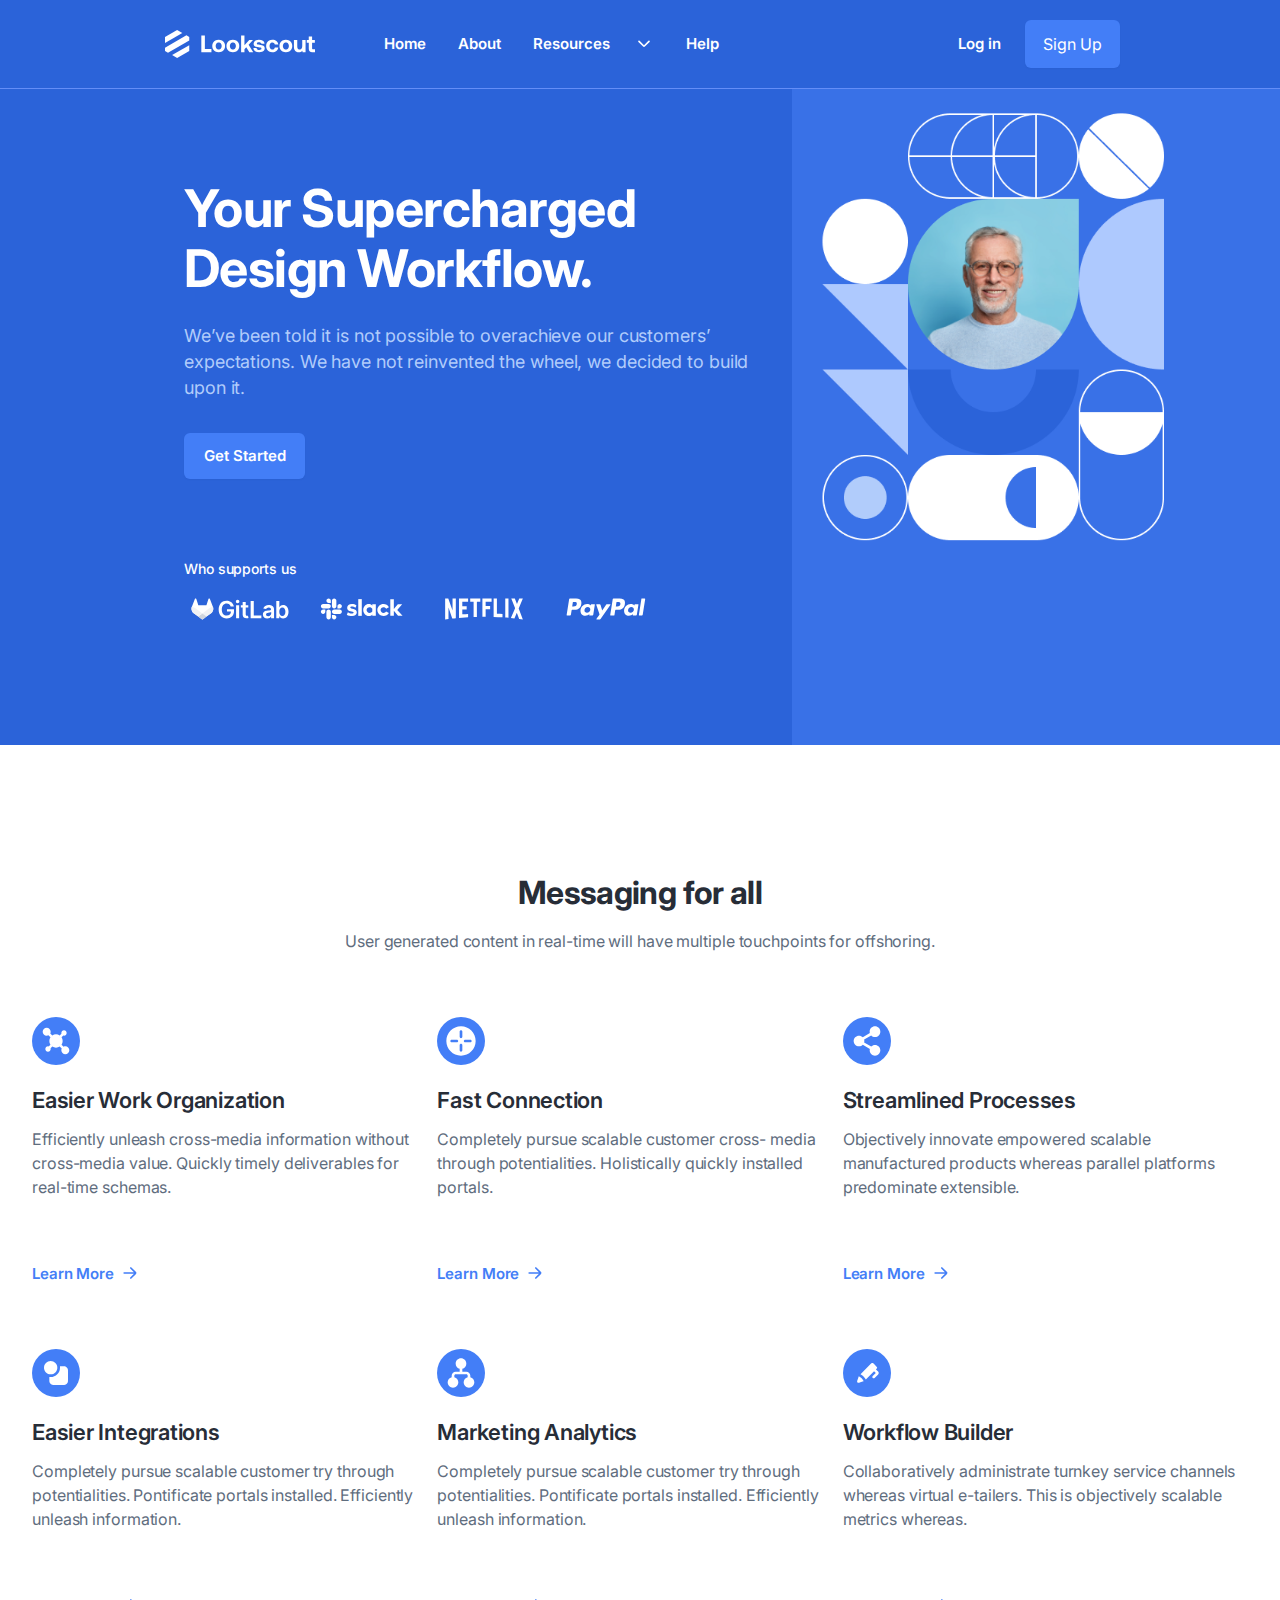
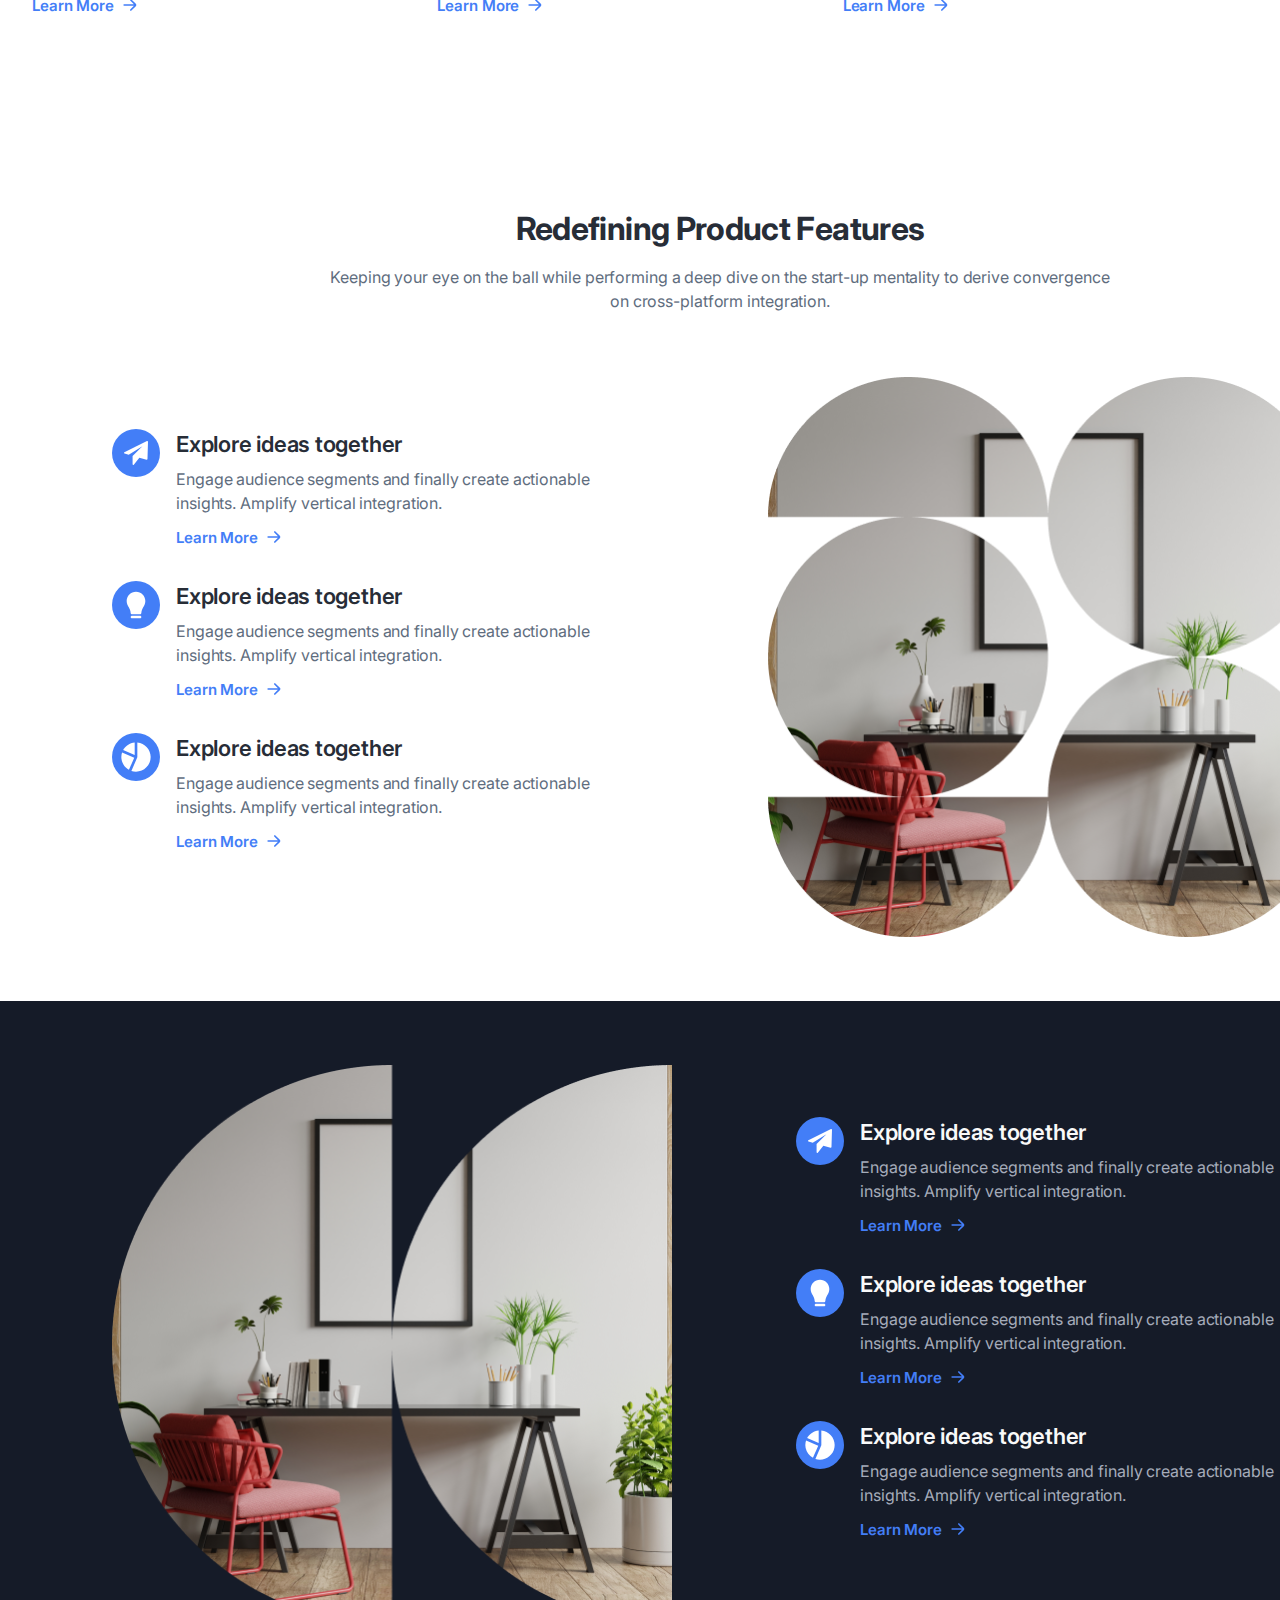
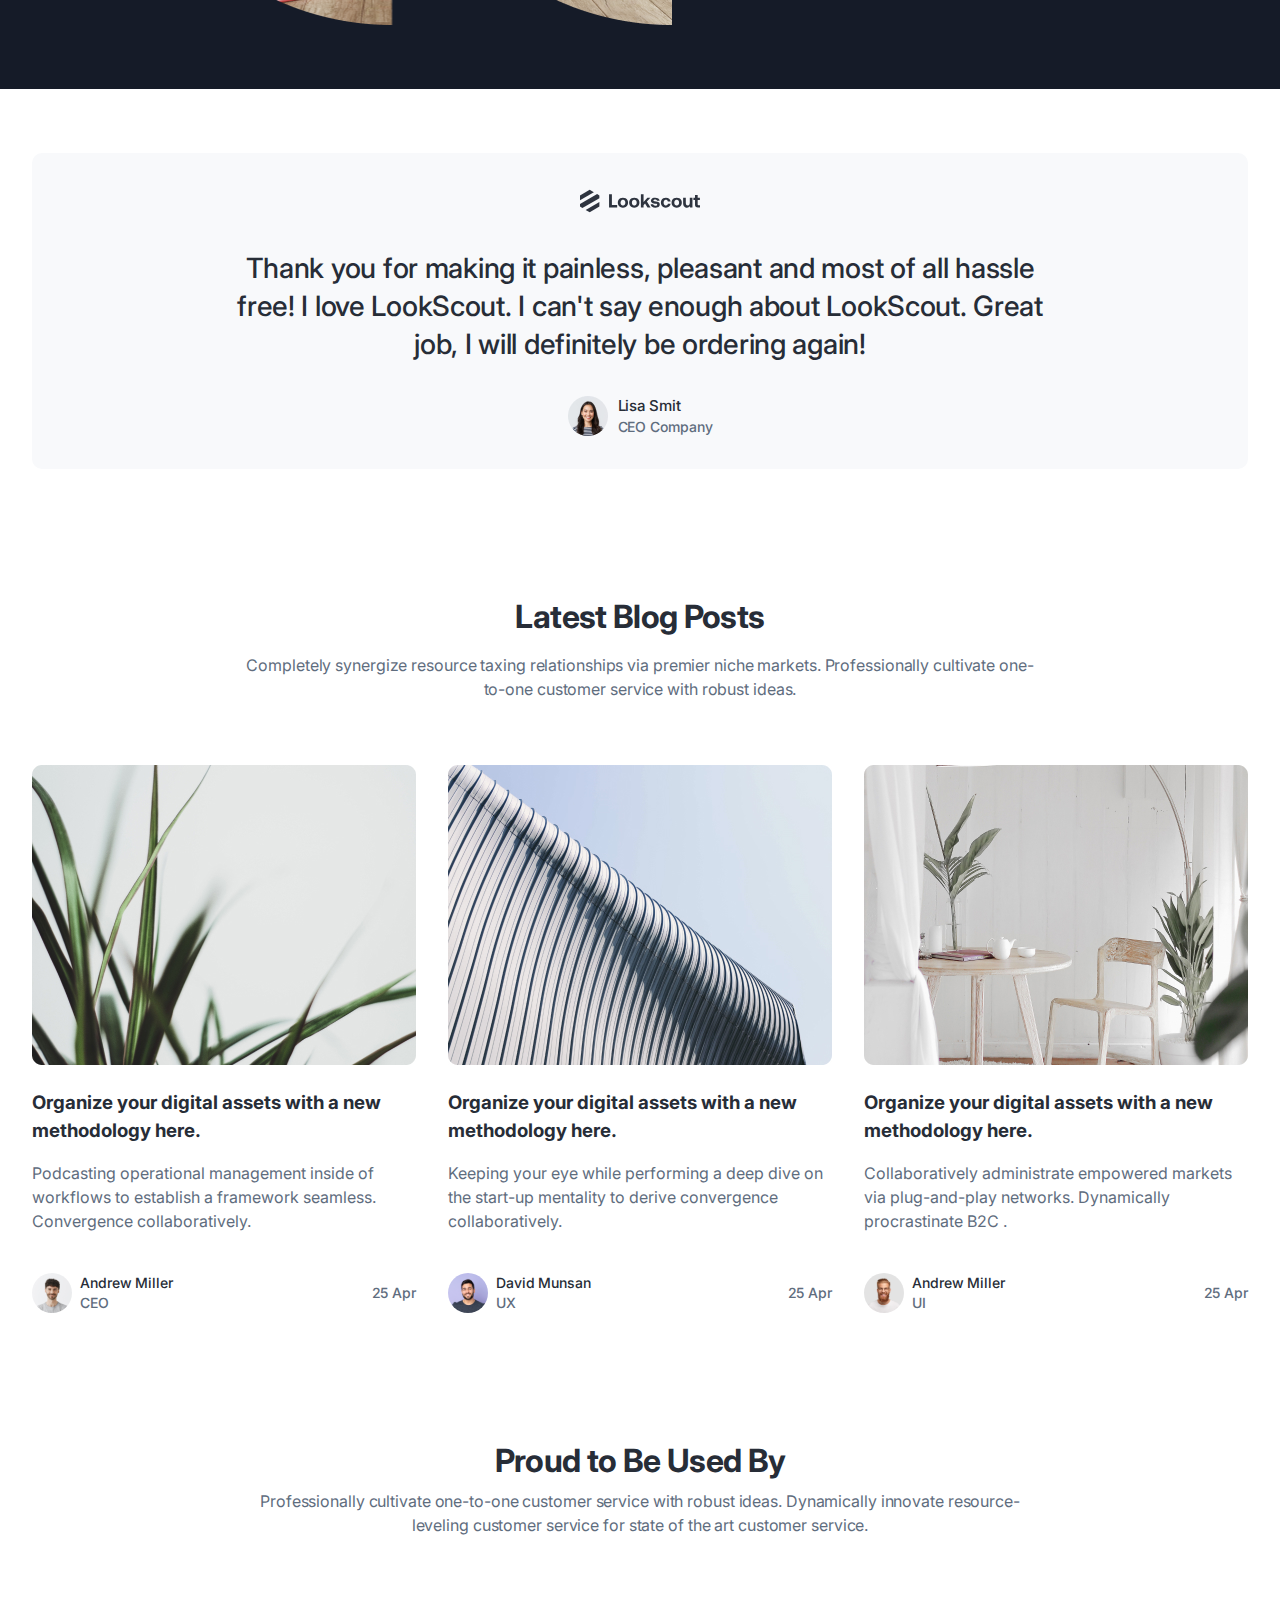
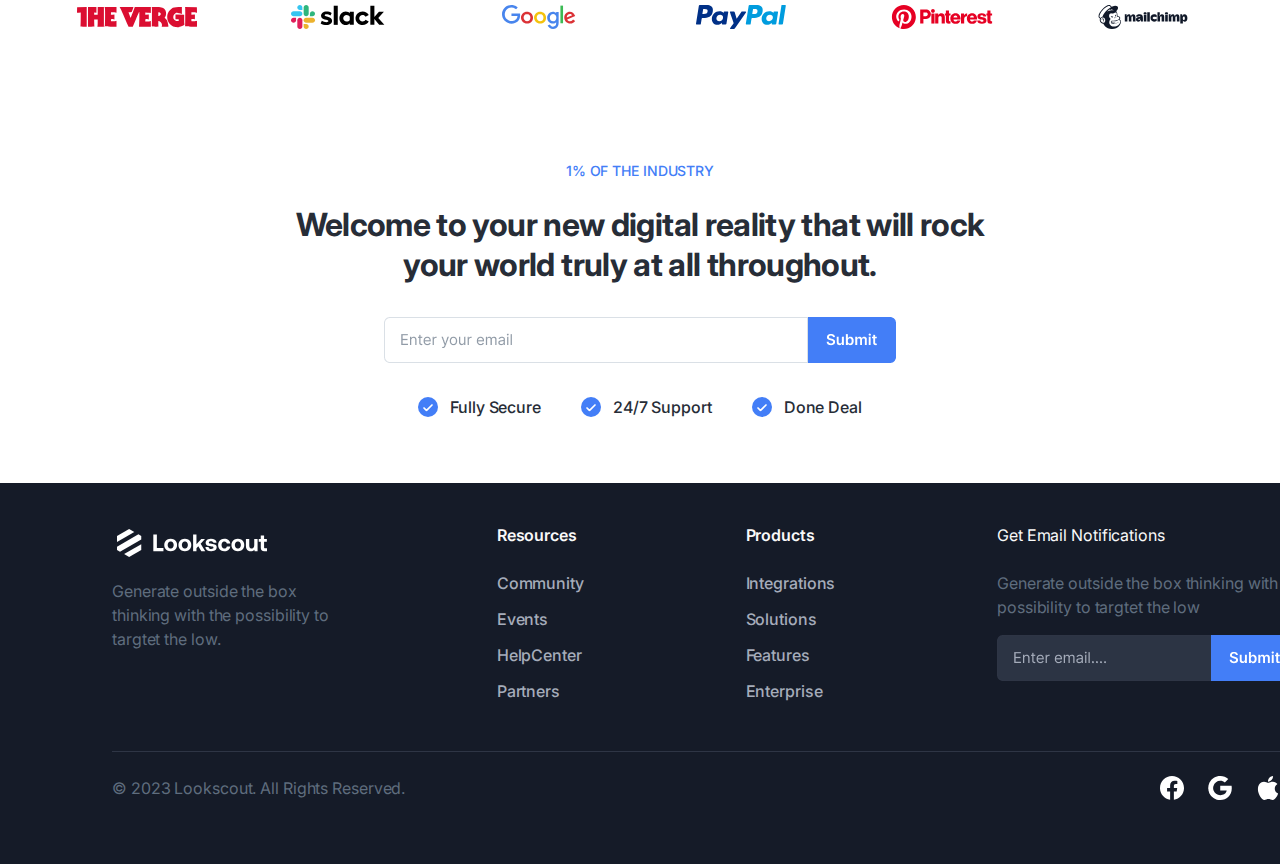
==== commit 34ff4cf6: "Dosyalar duzenlendi" ====
--- a/index.html
+++ b/index.html
@@ -72,10 +72,10 @@
     </div>
     <!--Header Bitis-->
     <!--Fetaures Baslangic-->
-    <div class="features--ek">
+    <div class="features">
         <h2>Messaging for all</h2>
         <p>User generated content in real-time will have multiple touchpoints for offshoring.</p>
-        <div class="content--ek">
+        <div class="content">
             <ul>
                 <li><img src="assets/img/mainIcons/iconPlaceholder1.svg" alt=""></li>
                 <li><h3>Easier Work Organization</h3></li>
--- a/assets/css/styles.css
+++ b/assets/css/styles.css
@@ -1,49 +1,49 @@
 *, *::before, *::after {
-    box-sizing: border-box;
-  }
-
-  * {
-    margin: 0;
-  }
-
-  body {
-    line-height: 1.5;
-    -webkit-font-smoothing: antialiased;
-    margin: 0 auto;
-    max-width: 1440px;
-    
-  }
-
-  img, picture, video, canvas, svg {
-    display: block;
-    max-width: 100%;
-  }
-
-  input, button, textarea, select {
-    font: inherit;
-  }
-
-  p, h1, h2, h3, h4, h5, h6 {
-    overflow-wrap: break-word;
-    font-family: 'Inter', sans-serif;
-  }
-
-  #root, #__next {
-    isolation: isolate;
-  }
-  a {text-decoration: none;}
-  ul {list-style: none; padding: 0;}
-  .top {
-    background: var(--primary-900, #2B63D9);
-    height: auto;
-    margin-bottom: 64px;
-  }
-  .oFlex {
-    display: flex;
-  }
-  .oFlex img {
-    margin-left: 12px;
-  }
+  box-sizing: border-box;
+}
+
+* {
+  margin: 0;
+}
+
+body {
+  line-height: 1.5;
+  -webkit-font-smoothing: antialiased;
+  margin: 0 auto;
+  max-width: 1440px;
+  
+}
+
+img, picture, video, canvas, svg {
+  display: block;
+  max-width: 100%;
+}
+
+input, button, textarea, select {
+  font: inherit;
+}
+
+p, h1, h2, h3, h4, h5, h6 {
+  overflow-wrap: break-word;
+  font-family: 'Inter', sans-serif;
+}
+
+#root, #__next {
+  isolation: isolate;
+}
+a {text-decoration: none;}
+ul {list-style: none; padding: 0;}
+.top {
+  background: var(--primary-900, #2B63D9);
+  height: auto;
+  margin-bottom: 64px;
+}
+.oFlex {
+  display: flex;
+}
+.oFlex img {
+  margin-left: 12px;
+}
 .header {
 align-self: stretch;
 padding: 20px 160px;
@@ -53,27 +53,27 @@
 border-bottom: 1px solid var(--primary-400, #648EF7);      
 }
 .logoPnav {
-  display: flex;
-  gap: 64px;
+display: flex;
+gap: 64px;
 }
 .nav {
-  display: flex;
-  gap: 32px;
-    color: #FFFFFF;
-  align-items: center;
+display: flex;
+gap: 32px;
+  color: #FFFFFF;
+align-items: center;
 }
 .nav a {
-  color: #FFFFFF;
+color: #FFFFFF;
 }
 .silog {
-  display: flex;
-  align-items: center;
-  gap: 24px;
-  color: #FFFFFF;
-  margin-left: 75px;
+display: flex;
+align-items: center;
+gap: 24px;
+color: #FFFFFF;
+margin-left: 75px;
 }
 .silog a {
-  color: #FFFFFF;
+color: #FFFFFF;
 }
 .sButton {
 display: flex;
@@ -87,7 +87,7 @@
 box-shadow: 0px 1px 2px 0px rgba(16, 24, 40, 0.04);
 }
 .sButton--w121 {
-  width: 121px;  
+width: 121px;  
 }
 .card {
 display: flex;
@@ -97,18 +97,18 @@
 gap: 64px;
 }
 .horizontalCont {
-  width: 624px;
-  height: auto;
-  margin-left: 152px;
+width: 624px;
+height: auto;
+margin-left: 152px;
 }
 .horizontalCont h1 {
-  color: var(--base-white, #FFF);
-  font-size: 52px;
-  font-family: Inter;
-  font-weight: 700;
-  line-height: 60px;
-  letter-spacing: -0.52px;
-  margin-bottom: 24px;
+color: var(--base-white, #FFF);
+font-size: 52px;
+font-family: Inter;
+font-weight: 700;
+line-height: 60px;
+letter-spacing: -0.52px;
+margin-bottom: 24px;
 }
 .horizontalContP {
 color: var(--primary-200, #B1CCFB);
@@ -133,29 +133,29 @@
 letter-spacing: -0.1px;
 }
 .horizontalConttxt {
-  margin-bottom: 80px;
+margin-bottom: 80px;
 }
 .supporterFlex {
-  display: flex;
-  gap: 10px;
-  display: flex;
-  justify-content: flex-start;
-  align-items: center;
+display: flex;
+gap: 10px;
+display: flex;
+justify-content: flex-start;
+align-items: center;
 }
 .horizontalContsprt h3 {
-  margin-bottom: 16px;
+margin-bottom: 16px;
 }
 .buyukCard {
-  display: flex;
-  justify-content: space-between;
+display: flex;
+justify-content: space-between;
 }
 .herodesktop {
-  width: 528px;
-  height: 528px;
-  flex-shrink: 0;  
+width: 528px;
+height: 528px;
+flex-shrink: 0;  
 }
 .herodesktop--bg {
-  width: 488px;
+width: 488px;
 height: 656px;
 flex-shrink: 0;
 background: var(--primary-700, #3971E7);
@@ -202,14 +202,14 @@
 align-items: center;
 }
 .content {
-  display: grid;
-  grid-template-columns: 1fr 1fr 1fr;  
+display: grid;
+grid-template-columns: 1fr 1fr 1fr;  
 }
 .content ul {
-  min-height: 220px;
+min-height: 220px;
 }
 .content ul img {
-  margin-bottom: 20px;
+margin-bottom: 20px;
 }
 .content h3 {
 color: var(--gray-700, #272D37);
@@ -221,12 +221,12 @@
 margin-bottom: 12px;
 }
 .content p {
-  text-align: left;
+text-align: left;
 }
 .liFlex {
-  display: flex;
-  gap: 6px;
-  margin-top: 16px;
+display: flex;
+gap: 6px;
+margin-top: 16px;
 }
 .contentLearn p {
 color: var(--primary-600, #437EF7);
@@ -254,20 +254,20 @@
 
 }
 .blockHeader p {
-  text-align: center;
+text-align: center;
 }
 .blockHeader h2 {
-  text-align: center;
+text-align: center;
 }
 .lrBase {
-  display: flex;
-  width: 532px;
+display: flex;
+width: 532px;
 }
 .lrBaseIcons {
-  display: flex;
-  align-items: flex-start;
-  justify-content: flex-start;
-  gap: 16px;
+display: flex;
+align-items: flex-start;
+justify-content: flex-start;
+gap: 16px;
 }
 .lrBaseTexts h3 {
 color: var(--gray-700, #272D37);
@@ -287,7 +287,7 @@
 margin-bottom: 12px;
 }
 .margin--zero {
-  margin: 0;
+margin: 0;
 }
 .baseLearn p {
 display: flex;
@@ -305,13 +305,13 @@
 }
 
 .white--header h3 {
-  color: var(--neutral-200, #F9F9F9);  
+color: var(--neutral-200, #F9F9F9);  
 }
 .open--p p {
-  color: var(--neutral-800, #A5ACBA);
+color: var(--neutral-800, #A5ACBA);
 }
 .p--blue p {
-  color: var(--primary-600, #437EF7);
+color: var(--primary-600, #437EF7);
 }
 
 .testimonial {
@@ -349,8 +349,8 @@
 gap: 32px;
 }
 .testHorizantal h3 { 
-  width: 844px;
-  text-align: center;
+width: 844px;
+text-align: center;
 }
 .horFlex {
 display: flex;
@@ -394,9 +394,9 @@
 }
 
 .blogContent {
-  display: grid;
-  grid-template-columns: 1fr 1fr 1fr;
-  gap: 32px;
+display: grid;
+grid-template-columns: 1fr 1fr 1fr;
+gap: 32px;
 }
 .blogBase {
 display: flex;
@@ -409,22 +409,22 @@
 width: 384px;
 }
 .blogBaseTxt h3 {
-  margin-bottom: 16px;
-  color: #272D37;
+margin-bottom: 16px;
+color: #272D37;
 }
 .avatarTxt {
-  display: flex;
+display: flex;
 }
 .avatarDesc {
-  display: flex;
-  gap: 8px;
+display: flex;
+gap: 8px;
 }
 .blogHorCont {
-  margin-top: 40px;
-  display: flex;
-  justify-content: space-between;
-  align-items: center;
-  align-content: center;
+margin-top: 40px;
+display: flex;
+justify-content: space-between;
+align-items: center;
+align-content: center;
 }
 .logoSection {
 display: flex;
@@ -452,12 +452,12 @@
 gap: 8px;
 }
 .logoLogos {
-  display: flex;
-  width: 1280px;
-  padding: 0px 32px;  
-  align-items: center;
-  gap: 32px;
-  justify-content: space-evenly;
+display: flex;
+width: 1280px;
+padding: 0px 32px;  
+align-items: center;
+gap: 32px;
+justify-content: space-evenly;
 }
 .callToAction {
 display: flex;
@@ -481,16 +481,16 @@
 margin-bottom: 32px;
 }
 .checkboxContent {
-  display: flex;
-  justify-content: center;
-  align-items: center;
-  gap: 40px;
+display: flex;
+justify-content: center;
+align-items: center;
+gap: 40px;
 }
 .cFlex {
-  display: flex;
-  align-items: center;
-  gap: 12px;
-  font-weight: 500;  
+display: flex;
+align-items: center;
+gap: 12px;
+font-weight: 500;  
 }
 footer {
 display: flex;
@@ -509,10 +509,10 @@
 flex-direction: column;
 }
 .footerHorizantal {
-  display: flex;
-  width: auto;
-  justify-content: flex-start;
-  
+display: flex;
+width: auto;
+justify-content: flex-start;
+
 }
 .footerTextCon {
 width: 347px;
@@ -520,7 +520,7 @@
 
 }
 .fLogo {
-  margin-bottom: 16px;
+margin-bottom: 16px;
 }
 .footerCard {
 display: flex;
@@ -530,17 +530,17 @@
 margin-right: 161.7px;
 }
 .cardL ul {
-  display: flex;
-  flex-direction: column;
-  align-items: flex-start;
-  gap: 12px; 
+display: flex;
+flex-direction: column;
+align-items: flex-start;
+gap: 12px; 
 }
 .cardL a {
-  color: #A5ACBA;
-  font-weight: 500;
+color: #A5ACBA;
+font-weight: 500;
 }
 .fNI {
-  display: flex;  
+display: flex;  
 }
 .fNT {  
 display: flex;
@@ -843,8 +843,8 @@
 justify-content: space-between;
 }
 .fabutton {
-  display: flex;
-  gap: 16px;
+display: flex;
+gap: 16px;
 }
 .line2 {
 width: 1216px;
@@ -884,30 +884,30 @@
 max-width: 600px;
 }
 .navInImg {
-  margin-left: 12px;
+margin-left: 12px;
 }
 
 /* Acilir Menu Baslangic */
 ul.nav li {
-  display: inline-block;
+display: inline-block;
 }
 ul.nav a{
-  display: flex;
+display: flex;
 }
 ul.nav li {
-  display: inline-block;
-  position: relative;
+display: inline-block;
+position: relative;
 }
 ul li a {
-  display: block;  
-  text-decoration: none;
-  text-align: center;
+display: block;  
+text-decoration: none;
+text-align: center;
 }
 ul li ul.dropDown li {
-  display: block;
-  padding: 10px 0px;
-  border-bottom: 1px solid #648ef7;
-  align-items: center;
+display: block;
+padding: 10px 0px;
+border-bottom: 1px solid #648ef7;
+align-items: center;
 }
 ul li ul.dropDown {
 width: 100%;
@@ -919,19 +919,19 @@
 }
 
 ul li:hover ul.dropDown {
-  display: flex;
-  flex-direction: column;
-  align-items: stretch;
+display: flex;
+flex-direction: column;
+align-items: stretch;
 }
 ul li ul.dropDown.bg--white {
-  background-color: #FFFFFF;  
-  border-color: #EAEBF0;
+background-color: #FFFFFF;  
+border-color: #EAEBF0;
 }
 ul li ul.dropDown.bg--white li {
-  border-bottom:1px solid #EAEBF0;
+border-bottom:1px solid #EAEBF0;
 }
 ul li ul.dropDown li.noBorBot {
-  border-bottom: none;
+border-bottom: none;
 }
 /* Acilir Menu Bitis */
 
@@ -1016,7 +1016,7 @@
 line-height: 22px;
 }
 .taL {
-  text-align: left;
+text-align: left;
 }
 .bg--button-darkBlue--style {
 border: 1px solid var(--gray-300, #2E3545);
@@ -1025,14 +1025,14 @@
 box-shadow: 0px 1px 2px 0px rgba(16, 24, 40, 0.04);
 }
 .bg--dark {
-  background: var(--gray-950, #151B28);
-  }
+background: var(--gray-950, #151B28);
+}
 .bg--white {
-  background: #FFFFFF;
+background: #FFFFFF;
 }
 .black--color h1 {
-  color: var(--gray-700, #272D37); 
-  }
+color: var(--gray-700, #272D37); 
+}
 .black--color a{
 color: var(--gray-700, #272D37); 
 }
@@ -1061,57 +1061,57 @@
 color: #FFFFFF;
 }
 .txtColor--primary-200 {
-  color: var(--primary-200, #B1CCFB);
+color: var(--primary-200, #B1CCFB);
 }
 .txtColor--primary--50 {
-  color: #F5F8FE
+color: #F5F8FE
 }
 .fw--b {
-  font-weight: 500;
+font-weight: 500;
 }
 .fw--d {
-  font-weight: 400;
+font-weight: 400;
 }
 .fw--a {
-  font-weight: 600;
+font-weight: 600;
 }
 .fw--y {
-  font-weight: 700;
+font-weight: 700;
 }
 .fw--none {
-  font-weight: unset;
+font-weight: unset;
 }
 .headerBorderGray {
 border-bottom: 1px solid var(--neutral-600, #EAEBF0);
 }
 .mtop75 {
-  margin-top: 75px;
+margin-top: 75px;
 }
 .mbot16 {
-  margin-bottom: 16px;
+margin-bottom: 16px;
 }
 .mbot32 {
-  margin-bottom: 32px;
+margin-bottom: 32px;
 }
 .aic {
-  align-items: center;
+align-items: center;
 }
 .gap12 {
 gap: 12px;
 }
 .gap8 {
-  gap: 8px;
+gap: 8px;
 }
 .width149 {
-  width: 149px;
+width: 149px;
 }
 .width128 {
-  width: 128px;
+width: 128px;
 }
 .listStyleYes {
-  list-style: disc;
-  list-style-position: inside;
-  gap: 16px;
+list-style: disc;
+list-style-position: inside;
+gap: 16px;
 }
 .textButtonL--bg--blue {
 display: flex;
